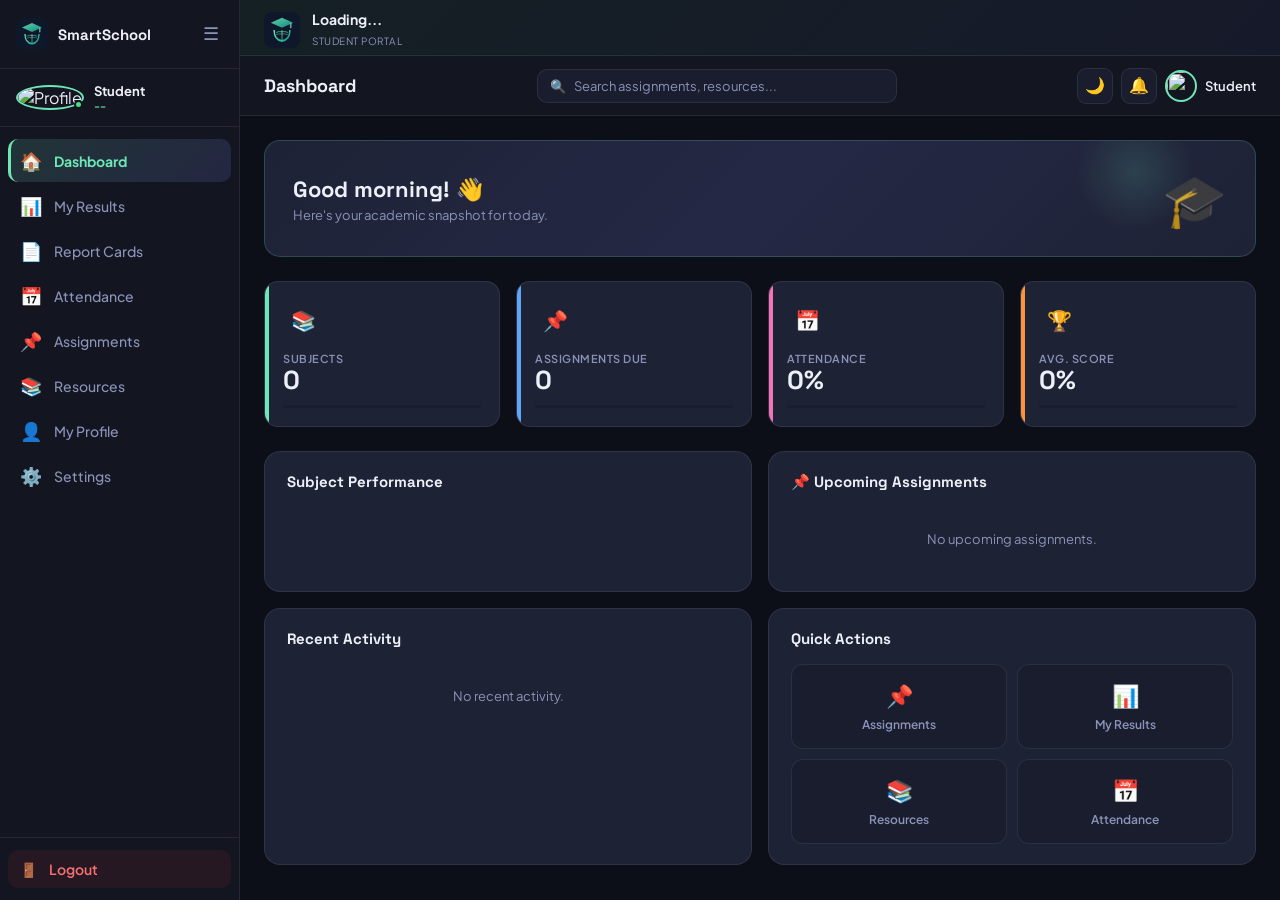
==== html/student-dashboard.html @ e803702a "Initial commit" ====
<!DOCTYPE html>
<html lang="en">
<head>
  <meta charset="UTF-8">
  <link rel="icon" type="image/svg+xml" href="../assets/images/ss-logo-icon.svg">
  <meta name="viewport" content="width=device-width, initial-scale=1.0">
  <title>SmartSchool – Student Dashboard</title>
  <link rel="preconnect" href="https://fonts.googleapis.com">
  <link href="https://fonts.googleapis.com/css2?family=Plus+Jakarta+Sans:wght@400;500;600;700;800&family=Space+Grotesk:wght@400;500;600;700&display=swap" rel="stylesheet">
  <link rel="stylesheet" href="../css/student-dashboard.css">
</head>
<body>

  <!-- TOAST CONTAINER -->
  <div id="toastContainer" class="toast-container"></div>

  <aside class="sidebar" id="sidebar">
    <div class="sidebar-header">
      <div class="sidebar-logo">
        <div class="logo-icon" style="padding:0;overflow:hidden;background:none;"><img src="../assets/images/ss-logo-icon.svg" alt="SmartSchool" style="width:100%;height:100%;object-fit:contain;display:block;"></div>
        <span class="logo-text">SmartSchool</span>
      </div>
      <button class="sidebar-toggle" id="sidebarToggle">&#9776;</button>
    </div>

    <div class="sidebar-profile">
      <div class="sb-avatar-wrap">
        <img id="sbProfileImg" src="https://cdn-icons-png.flaticon.com/512/149/149071.png" alt="Profile">
        <div class="sb-online-dot"></div>
      </div>
      <div class="sb-profile-info">
        <p class="sb-name" id="sbName">Student</p>
        <p class="sb-role" id="sbClass">--</p>
      </div>
    </div>

    <nav class="sidebar-nav">
      <button class="nav-item active" data-section="dashboard"><span class="nav-icon">🏠</span><span class="nav-label">Dashboard</span></button>
      <button class="nav-item" data-section="results"><span class="nav-icon">📊</span><span class="nav-label">My Results</span></button>
      <button class="nav-item" data-section="reportcards"><span class="nav-icon">📄</span><span class="nav-label">Report Cards</span></button>
      <button class="nav-item" data-section="attendance"><span class="nav-icon">📅</span><span class="nav-label">Attendance</span></button>
      <button class="nav-item" data-section="assignments"><span class="nav-icon">📌</span><span class="nav-label">Assignments</span></button>
      <button class="nav-item" data-section="resources"><span class="nav-icon">📚</span><span class="nav-label">Resources</span></button>
      <button class="nav-item" data-section="profile"><span class="nav-icon">👤</span><span class="nav-label">My Profile</span></button>
      <button class="nav-item" data-section="settings"><span class="nav-icon">⚙️</span><span class="nav-label">Settings</span></button>
    </nav>

    <div class="sidebar-footer">
      <button id="logoutBtn" class="logout-btn"><span>🚪</span><span class="nav-label">Logout</span></button>
    </div>
  </aside>

  <div class="sidebar-overlay" id="sidebarOverlay"></div>

  <main class="main-area" id="mainArea">

    <!-- SCHOOL BANNER -->
    <div class="school-banner" id="schoolBanner">
      <div class="school-banner-left">
        <div class="school-logo-placeholder" id="schoolLogoEl" style="padding:0;overflow:hidden;background:none;"><img src="../assets/images/ss-logo-icon.svg" alt="SmartSchool" style="width:100%;height:100%;object-fit:contain;display:block;"></div>
        <div class="school-banner-info">
          <span class="school-banner-name" id="schoolBannerName">Loading...</span>
          <span class="school-banner-sub">Student Portal</span>
        </div>
      </div>
      <div class="school-banner-right" id="schoolBannerDate"></div>
    </div>

    <header class="topbar">
      <div class="topbar-left">
        <button class="mobile-toggle" id="mobileToggle">&#9776;</button>
        <span class="section-title" id="sectionTitle">Dashboard</span>
      </div>
      <div class="topbar-center">
        <div class="search-wrap">
          <span>🔍</span>
          <input type="text" placeholder="Search assignments, resources..." id="globalSearch">
        </div>
      </div>
      <div class="topbar-right">
        <button id="themeToggle" class="icon-btn">🌙</button>
        <div class="notification-wrapper" id="notifWrapper">
          <button id="notificationBtn" class="icon-btn">
            🔔<span class="notif-badge" id="notifBadge" style="display:none">0</span>
          </button>
          <div class="notification-dropdown" id="notificationDropdown">
            <p class="notif-title">Notifications</p>
            <div id="notifItems"><p class="notif-empty">No new notifications</p></div>
          </div>
        </div>
        <div class="topbar-avatar">
          <img id="topbarImg" src="https://cdn-icons-png.flaticon.com/512/149/149071.png">
          <span id="topbarName">Student</span>
        </div>
      </div>
    </header>

    <div class="sections-wrapper">

      <!-- ═══════════════════════════
           DASHBOARD
      ═══════════════════════════ -->
      <section class="section active" id="sec-dashboard">

        <div class="welcome-banner" id="welcomeBanner">
          <div class="welcome-text">
            <h2 id="welcomeMsg">Good morning! 👋</h2>
            <p id="welcomeSub">Here's your academic snapshot for today.</p>
          </div>
          <div class="welcome-art">🎓</div>
        </div>

        <div class="stats-grid">
          <div class="stat-card" style="--accent:#6ee7b7" data-stat="subjects">
            <div class="stat-icon-wrap"><span class="stat-icon">📚</span></div>
            <div class="stat-info">
              <span class="stat-title">Subjects</span>
              <span class="stat-value" id="statSubjects">0</span>
            </div>
            <div class="stat-bar"><div class="stat-bar-fill" id="barSubjects" style="width:0%"></div></div>
          </div>
          <div class="stat-card" style="--accent:#60a5fa" data-stat="assignments">
            <div class="stat-icon-wrap"><span class="stat-icon">📌</span></div>
            <div class="stat-info">
              <span class="stat-title">Assignments Due</span>
              <span class="stat-value" id="statAssignments">0</span>
            </div>
            <div class="stat-bar"><div class="stat-bar-fill" id="barAssignments" style="width:0%"></div></div>
          </div>
          <div class="stat-card" style="--accent:#f472b6" data-stat="attendance">
            <div class="stat-icon-wrap"><span class="stat-icon">📅</span></div>
            <div class="stat-info">
              <span class="stat-title">Attendance</span>
              <span class="stat-value" id="statAttendance">0%</span>
            </div>
            <div class="stat-bar"><div class="stat-bar-fill" id="barAttendance" style="width:0%"></div></div>
          </div>
          <div class="stat-card" style="--accent:#fb923c" data-stat="average">
            <div class="stat-icon-wrap"><span class="stat-icon">🏆</span></div>
            <div class="stat-info">
              <span class="stat-title">Avg. Score</span>
              <span class="stat-value" id="statAverage">0%</span>
            </div>
            <div class="stat-bar"><div class="stat-bar-fill" id="barAverage" style="width:0%"></div></div>
          </div>
        </div>

        <div class="dash-grid">
          <div class="card subject-overview-card">
            <h3>Subject Performance</h3>
            <div id="subjectBars" class="subject-bars"></div>
          </div>
          <div class="card upcoming-card">
            <h3>📌 Upcoming Assignments</h3>
            <div id="upcomingAssignments"><p class="empty-msg">No upcoming assignments.</p></div>
          </div>
          <div class="card activity-card">
            <h3>Recent Activity</h3>
            <div id="activityFeed" class="activity-feed"><p class="empty-msg">No recent activity.</p></div>
          </div>
          <div class="card quick-links-card">
            <h3>Quick Actions</h3>
            <div class="quick-links">
              <button class="ql-btn" data-section="assignments"><span>📌</span><span>Assignments</span></button>
              <button class="ql-btn" data-section="results"><span>📊</span><span>My Results</span></button>
              <button class="ql-btn" data-section="resources"><span>📚</span><span>Resources</span></button>
              <button class="ql-btn" data-section="attendance"><span>📅</span><span>Attendance</span></button>
            </div>
          </div>
        </div>
      </section>

      <!-- ═══════════════════════════
           MY RESULTS
      ═══════════════════════════ -->
      <section class="section" id="sec-results">
        <div class="card full-card">
          <div class="section-header-row">
            <h3>My Results</h3>
            <select id="resultsTermFilter" class="styled-select">
              <option value="1st Term">1st Term</option>
              <option value="2nd Term">2nd Term</option>
              <option value="3rd Term">3rd Term</option>
            </select>
          </div>

          <!-- Summary pills -->
          <div class="results-summary" id="resultsSummary" style="display:none">
            <div class="res-pill"><span class="res-pill-label">Average</span><span class="res-pill-val" id="resAvg">--</span></div>
            <div class="res-pill"><span class="res-pill-label">Subjects</span><span class="res-pill-val" id="resSubjectCount">--</span></div>
          </div>

          <div id="resultsContainer" style="margin-top:16px">
            <p class="empty-msg">Loading your results...</p>
          </div>
        </div>
      </section>

      <!-- ═══════════════════════════
           REPORT CARDS
      ═══════════════════════════ -->
      <section class="section" id="sec-reportcards">
        <div class="card full-card">
          <h3>My Report Cards</h3>
          <p class="section-desc">Download your official report cards generated by your class teacher.</p>
          <div id="reportCardsContainer" style="margin-top:20px">
            <p class="empty-msg">Loading report cards...</p>
          </div>
        </div>
      </section>

      <!-- ═══════════════════════════
           ATTENDANCE
      ═══════════════════════════ -->
      <section class="section" id="sec-attendance">
        <div class="card full-card">
          <div class="section-header-row">
            <h3>My Attendance</h3>
            <div style="display:flex;gap:10px;align-items:center;flex-wrap:wrap">
              <input type="month" id="attendMonthFilter" class="styled-input" style="width:160px">
              <button class="action-btn" id="loadAttendBtn">Load</button>
            </div>
          </div>

          <!-- Summary stats -->
          <div class="attend-summary" id="attendSummary" style="display:none">
            <div class="attend-pill present-pill">
              <span class="attend-pill-icon">✅</span>
              <span class="attend-pill-val" id="presentCount">0</span>
              <span class="attend-pill-label">Present</span>
            </div>
            <div class="attend-pill absent-pill">
              <span class="attend-pill-icon">❌</span>
              <span class="attend-pill-val" id="absentCount">0</span>
              <span class="attend-pill-label">Absent</span>
            </div>
            <div class="attend-pill rate-pill">
              <span class="attend-pill-icon">📊</span>
              <span class="attend-pill-val" id="attendRate">0%</span>
              <span class="attend-pill-label">Rate</span>
            </div>
          </div>

          <!-- Calendar grid -->
          <div id="attendCalendar" class="attend-calendar" style="margin-top:20px">
            <p class="empty-msg">Select a month and click Load.</p>
          </div>
        </div>
      </section>

      <!-- ═══════════════════════════
           ASSIGNMENTS
      ═══════════════════════════ -->
      <section class="section" id="sec-assignments">
        <div class="card full-card">
          <div class="section-header-row">
            <h3>Assignments</h3>
            <div class="tab-row" style="margin-bottom:0;border:none">
              <button class="tab-btn active" data-tab="pending">Pending</button>
              <button class="tab-btn" data-tab="submitted">Submitted</button>
            </div>
          </div>

          <div id="tab-pending" class="tab-pane active" style="margin-top:16px">
            <div id="pendingAssignments"><p class="empty-msg">Loading assignments...</p></div>
          </div>
          <div id="tab-submitted" class="tab-pane" style="margin-top:16px">
            <div id="submittedAssignments"><p class="empty-msg">Loading submitted assignments...</p></div>
          </div>
        </div>

        <!-- SUBMIT MODAL -->
        <div class="modal-overlay" id="submitModal">
          <div class="modal-box">
            <h3 id="submitModalTitle">Submit Assignment</h3>
            <p id="submitModalDesc" class="modal-desc"></p>
            <input type="hidden" id="submitAssignmentId">
            <input type="hidden" id="submitAssignmentTitle">
            <input type="hidden" id="submitTeacherId">

            <div class="field-group" style="margin-top:16px">
              <label>Your Answer <span style="color:var(--text2);font-size:11px">(optional if uploading a file)</span></label>
              <textarea id="submitText" class="modal-textarea" placeholder="Type your answer here..."></textarea>
            </div>
            <div class="field-group">
              <label>Upload File <span style="color:var(--text2);font-size:11px">(optional if typing an answer)</span></label>
              <input type="file" id="submitFile" class="styled-input" accept=".pdf,.doc,.docx,.jpg,.png,.txt">
            </div>
            <p id="submitProgress" style="font-size:13px;color:var(--text2);display:none"></p>
            <div class="modal-btns">
              <button class="action-btn" id="doSubmitBtn">Submit</button>
              <button class="cancel-btn" id="closeSubmitModal">Cancel</button>
            </div>
          </div>
        </div>
      </section>

      <!-- ═══════════════════════════
           RESOURCES
      ═══════════════════════════ -->
      <section class="section" id="sec-resources">
        <div class="card full-card">
          <div class="section-header-row">
            <h3>Learning Resources</h3>
            <select id="resourceSubjectFilter" class="styled-select">
              <option value="">All Subjects</option>
            </select>
          </div>
          <div id="resourcesContainer" class="resources-grid" style="margin-top:16px">
            <p class="empty-msg">Loading resources...</p>
          </div>
        </div>
      </section>

      <!-- ═══════════════════════════
           PROFILE
      ═══════════════════════════ -->
      <section class="section" id="sec-profile">
        <div class="profile-layout">
          <div class="card profile-left-card">
            <div class="profile-avatar-wrap">
              <img id="profilePreview" src="https://cdn-icons-png.flaticon.com/512/149/149071.png" class="profile-big-avatar">
              <label for="profileUpload" class="change-photo-btn">📷 Change Photo</label>
              <input type="file" id="profileUpload" accept="image/*" style="display:none">
              <p id="uploadStatus" style="margin-top:8px;font-size:13px;display:none"></p>
            </div>
            <div class="profile-name-wrap">
              <h2 id="profName">--</h2>
              <span class="role-badge">Student</span>
            </div>
          </div>
          <div class="card profile-right-card">
            <h3>Profile Details</h3>
            <div class="profile-details-grid">
              <div class="detail-item"><span class="detail-label">Full Name</span><span class="detail-value" id="profNameVal">--</span></div>
              <div class="detail-item"><span class="detail-label">Email</span><span class="detail-value" id="profEmail">--</span></div>
              <div class="detail-item"><span class="detail-label">School</span><span class="detail-value" id="profSchool">--</span></div>
              <div class="detail-item"><span class="detail-label">Class</span><span class="detail-value" id="profClass">--</span></div>
            </div>
            <div style="margin-top:24px">
              <h3>Academic Stats</h3>
              <div class="profile-details-grid" style="margin-top:12px">
                <div class="detail-item"><span class="detail-label">Average Score</span><span class="detail-value" id="profAvg">--</span></div>
                <div class="detail-item"><span class="detail-label">Best Subject</span><span class="detail-value" id="profBest">--</span></div>
                <div class="detail-item"><span class="detail-label">Attendance Rate</span><span class="detail-value" id="profAttendance">--</span></div>
                <div class="detail-item"><span class="detail-label">Assignments Done</span><span class="detail-value" id="profAssignments">--</span></div>
              </div>
            </div>
          </div>
        </div>
      </section>

      <!-- ═══════════════════════════
           SETTINGS
      ═══════════════════════════ -->
      <section class="section" id="sec-settings">
        <div class="card full-card">
          <h3>Settings</h3>
          <div class="settings-list">
            <div class="setting-item">
              <div><p class="setting-title">Dark Mode</p><p class="setting-sub">Toggle between light and dark theme</p></div>
              <label class="toggle-switch"><input type="checkbox" id="darkModeSwitch"><span class="slider"></span></label>
            </div>
            <div class="setting-item">
              <div><p class="setting-title">Assignment Reminders</p><p class="setting-sub">Get notified before assignments are due</p></div>
              <label class="toggle-switch"><input type="checkbox" checked><span class="slider"></span></label>
            </div>
            <div class="setting-item">
              <div><p class="setting-title">Result Notifications</p><p class="setting-sub">Get notified when new results are available</p></div>
              <label class="toggle-switch"><input type="checkbox" checked><span class="slider"></span></label>
            </div>
          </div>
        </div>
      </section>

    </div>
  </main>

  <script src="https://cdnjs.cloudflare.com/ajax/libs/jspdf/2.5.1/jspdf.umd.min.js"></script>
  <script type="module" src="../js/student-dashboard.js"></script>
</body>
</html>
---- css/student-dashboard.css ----
/* ═══════════════════════════════════════
   STUDENT DASHBOARD — SmartSchool
   Tone: Energetic, modern, student-friendly
   Distinct from teacher dashboard — warmer,
   more animated, card-based with gradients
═══════════════════════════════════════ */

:root {
  --font: 'Plus Jakarta Sans', sans-serif;
  --font-display: 'Space Grotesk', sans-serif;

  /* Dark theme (default) */
  --bg:          #0d0f18;
  --bg2:         #131521;
  --bg3:         #1a1d2e;
  --card:        #1e2235;
  --card-border: rgba(255,255,255,0.08);
  --text:        #eef0f8;
  --text2:       #8b93b8;
  --accent:      #6ee7b7;
  --accent2:     #818cf8;
  --sidebar-w:   240px;
  --topbar-h:    60px;
  --banner-h:    56px;
}

body.light-mode {
  --bg:          #f0f4ff;
  --bg2:         #e8edf8;
  --bg3:         #dde3f5;
  --card:        #ffffff;
  --card-border: rgba(0,0,0,0.08);
  --text:        #1a1d2e;
  --text2:       #5a6080;
}

*, *::before, *::after { margin: 0; padding: 0; box-sizing: border-box; }

body {
  font-family: var(--font);
  background: var(--bg);
  color: var(--text);
  min-height: 100vh;
  overflow-x: hidden;
  transition: background 0.3s, color 0.3s;
}

/* ── TOAST ── */
.toast-container {
  position: fixed;
  top: 20px; right: 20px;
  z-index: 9999;
  display: flex;
  flex-direction: column;
  gap: 8px;
  pointer-events: none;
}
.toast {
  padding: 12px 18px;
  border-radius: 10px;
  font-size: 13px;
  font-weight: 600;
  color: #fff;
  min-width: 240px;
  max-width: 320px;
  pointer-events: all;
  animation: toastIn 0.35s cubic-bezier(0.34,1.56,0.64,1);
  display: flex;
  align-items: center;
  gap: 10px;
  box-shadow: 0 8px 24px rgba(0,0,0,0.3);
}
.toast.success { background: linear-gradient(135deg,#059669,#10b981); }
.toast.error   { background: linear-gradient(135deg,#dc2626,#ef4444); }
.toast.info    { background: linear-gradient(135deg,#2563eb,#3b82f6); }
.toast.warning { background: linear-gradient(135deg,#d97706,#f59e0b); }
.toast.hide    { animation: toastOut 0.3s ease forwards; }
@keyframes toastIn  { from { opacity:0; transform:translateX(40px); } to { opacity:1; transform:translateX(0); } }
@keyframes toastOut { from { opacity:1; transform:translateX(0); }    to { opacity:0; transform:translateX(40px); } }

/* ── SIDEBAR ── */
.sidebar {
  position: fixed;
  top: 0; left: 0;
  width: var(--sidebar-w);
  height: 100vh;
  background: var(--bg2);
  border-right: 1px solid var(--card-border);
  display: flex;
  flex-direction: column;
  z-index: 200;
  transition: width 0.3s ease, transform 0.3s ease;
  overflow: hidden;
}
.sidebar.collapsed { width: 68px; }
.sidebar-header {
  display: flex;
  align-items: center;
  justify-content: space-between;
  padding: 18px 16px;
  border-bottom: 1px solid var(--card-border);
  flex-shrink: 0;
}
.sidebar-logo {
  display: flex;
  align-items: center;
  gap: 10px;
  overflow: hidden;
}
.logo-icon {
  width: 32px; height: 32px;
  background: linear-gradient(135deg, #6ee7b7, #818cf8);
  border-radius: 8px;
  display: flex;
  align-items: center;
  justify-content: center;
  font-weight: 800;
  font-size: 16px;
  color: #0d0f18;
  flex-shrink: 0;
}
.logo-text {
  font-family: var(--font-display);
  font-size: 15px;
  font-weight: 700;
  color: var(--text);
  white-space: nowrap;
  transition: opacity 0.2s, width 0.3s;
}
.sidebar.collapsed .logo-text { opacity: 0; width: 0; }

.sidebar-toggle {
  background: none;
  border: none;
  color: var(--text2);
  font-size: 18px;
  cursor: pointer;
  padding: 4px;
  border-radius: 6px;
  transition: color 0.2s, background 0.2s;
  flex-shrink: 0;
}
.sidebar-toggle:hover { color: var(--text); background: var(--bg3); }

/* Sidebar profile */
.sidebar-profile {
  display: flex;
  align-items: center;
  gap: 10px;
  padding: 14px 16px;
  border-bottom: 1px solid var(--card-border);
  flex-shrink: 0;
  overflow: hidden;
}
.sb-avatar-wrap {
  position: relative;
  flex-shrink: 0;
}
.sb-avatar-wrap img {
  width: 36px; height: 36px;
  border-radius: 50%;
  object-fit: cover;
  border: 2px solid var(--accent);
}
.sb-online-dot {
  position: absolute;
  bottom: 1px; right: 1px;
  width: 9px; height: 9px;
  background: #4ade80;
  border-radius: 50%;
  border: 2px solid var(--bg2);
}
.sb-profile-info { overflow: hidden; }
.sb-name {
  font-size: 13px;
  font-weight: 700;
  color: var(--text);
  white-space: nowrap;
  overflow: hidden;
  text-overflow: ellipsis;
  transition: opacity 0.2s;
}
.sb-role {
  font-size: 11px;
  color: var(--accent);
  font-weight: 600;
  transition: opacity 0.2s;
}
.sidebar.collapsed .sb-profile-info { opacity: 0; width: 0; }

/* Nav */
.sidebar-nav {
  flex: 1;
  padding: 12px 8px;
  overflow-y: auto;
  overflow-x: hidden;
}
.nav-item {
  display: flex;
  align-items: center;
  gap: 12px;
  width: 100%;
  padding: 10px 12px;
  background: none;
  border: none;
  border-radius: 10px;
  color: var(--text2);
  font-family: var(--font);
  font-size: 14px;
  font-weight: 500;
  cursor: pointer;
  text-align: left;
  transition: background 0.2s, color 0.2s, transform 0.15s;
  white-space: nowrap;
  margin-bottom: 2px;
}
.nav-item:hover { background: var(--bg3); color: var(--text); transform: translateX(2px); }
.nav-item.active {
  background: linear-gradient(135deg, rgba(110,231,183,0.15), rgba(129,140,248,0.15));
  color: var(--accent);
  font-weight: 700;
  border-left: 3px solid var(--accent);
  padding-left: 9px;
}
.nav-icon { font-size: 18px; flex-shrink: 0; }
.nav-label { transition: opacity 0.2s, width 0.3s; overflow: hidden; }
.sidebar.collapsed .nav-label { opacity: 0; width: 0; }

.sidebar-footer {
  padding: 12px 8px;
  border-top: 1px solid var(--card-border);
}
.logout-btn {
  display: flex;
  align-items: center;
  gap: 12px;
  width: 100%;
  padding: 10px 12px;
  background: rgba(239,68,68,0.08);
  border: none;
  border-radius: 10px;
  color: #f87171;
  font-family: var(--font);
  font-size: 14px;
  font-weight: 600;
  cursor: pointer;
  transition: background 0.2s;
  white-space: nowrap;
}
.logout-btn:hover { background: rgba(239,68,68,0.18); }

.sidebar-overlay {
  display: none;
  position: fixed;
  inset: 0;
  background: rgba(0,0,0,0.5);
  z-index: 199;
  backdrop-filter: blur(2px);
}
.sidebar-overlay.active { display: block; }

/* ── MAIN AREA ── */
.main-area {
  margin-left: var(--sidebar-w);
  transition: margin-left 0.3s;
  display: flex;
  flex-direction: column;
  min-height: 100vh;
}
.main-area.collapsed { margin-left: 68px; }

/* ── SCHOOL BANNER ── */
.school-banner {
  display: flex;
  align-items: center;
  justify-content: space-between;
  padding: 10px 24px;
  height: var(--banner-h);
  background: linear-gradient(135deg, rgba(110,231,183,0.08), rgba(129,140,248,0.08));
  border-bottom: 1px solid rgba(110,231,183,0.12);
  flex-wrap: wrap;
  gap: 8px;
}
.school-banner-left { display: flex; align-items: center; gap: 12px; }
.school-logo-placeholder {
  width: 36px; height: 36px;
  border-radius: 8px;
  background: linear-gradient(135deg, #6ee7b7, #818cf8);
  display: flex;
  align-items: center;
  justify-content: center;
  font-size: 16px;
  font-weight: 800;
  color: #0d0f18;
  flex-shrink: 0;
}
.school-banner-name { font-size: 14px; font-weight: 700; color: var(--text); display: block; }
.school-banner-sub  { font-size: 10px; color: var(--text2); text-transform: uppercase; letter-spacing: 0.5px; }
.school-banner-right { font-size: 12px; color: var(--text2); }

/* ── TOPBAR ── */
.topbar {
  height: var(--topbar-h);
  display: flex;
  align-items: center;
  justify-content: space-between;
  padding: 0 24px;
  background: var(--bg2);
  border-bottom: 1px solid var(--card-border);
  position: sticky;
  top: 0;
  z-index: 100;
  gap: 12px;
}
.topbar-left { display: flex; align-items: center; gap: 12px; }
.mobile-toggle {
  display: none;
  background: none;
  border: none;
  color: var(--text);
  font-size: 20px;
  cursor: pointer;
}
.section-title {
  font-family: var(--font-display);
  font-size: 18px;
  font-weight: 700;
  color: var(--text);
}
.topbar-center { flex: 1; max-width: 360px; }
.search-wrap {
  display: flex;
  align-items: center;
  gap: 8px;
  background: var(--bg3);
  border: 1px solid var(--card-border);
  border-radius: 10px;
  padding: 8px 12px;
  font-size: 13px;
  color: var(--text2);
}
.search-wrap input {
  background: none;
  border: none;
  outline: none;
  color: var(--text);
  font-family: var(--font);
  font-size: 13px;
  width: 100%;
}
.search-wrap input::placeholder { color: var(--text2); }
.topbar-right {
  display: flex;
  align-items: center;
  gap: 8px;
}
.icon-btn {
  background: var(--bg3);
  border: 1px solid var(--card-border);
  border-radius: 9px;
  width: 36px; height: 36px;
  display: flex;
  align-items: center;
  justify-content: center;
  cursor: pointer;
  font-size: 16px;
  color: var(--text2);
  transition: background 0.2s, color 0.2s;
  position: relative;
}
.icon-btn:hover { background: var(--card); color: var(--text); }
.notif-badge {
  position: absolute;
  top: -4px; right: -4px;
  background: #ef4444;
  color: #fff;
  font-size: 10px;
  font-weight: 700;
  width: 16px; height: 16px;
  border-radius: 50%;
  display: flex;
  align-items: center;
  justify-content: center;
  border: 2px solid var(--bg2);
}
.notification-wrapper { position: relative; }
.notification-dropdown {
  display: none;
  position: absolute;
  top: calc(100% + 8px);
  right: 0;
  width: 300px;
  background: var(--card);
  border: 1px solid var(--card-border);
  border-radius: 14px;
  box-shadow: 0 12px 40px rgba(0,0,0,0.3);
  padding: 14px;
  z-index: 300;
}
.notification-wrapper.open .notification-dropdown { display: block; }
.notif-title { font-size: 13px; font-weight: 700; color: var(--text2); margin-bottom: 10px; text-transform: uppercase; letter-spacing: 0.5px; }
.notif-empty { font-size: 13px; color: var(--text2); text-align: center; padding: 10px 0; }
.notif-item { padding: 10px 0; border-bottom: 1px solid var(--card-border); font-size: 13px; }
.notif-item:last-child { border: none; }
.topbar-avatar {
  display: flex;
  align-items: center;
  gap: 8px;
  cursor: pointer;
}
.topbar-avatar img {
  width: 32px; height: 32px;
  border-radius: 50%;
  object-fit: cover;
  border: 2px solid var(--accent);
}
.topbar-avatar span { font-size: 13px; font-weight: 600; color: var(--text); }

/* ── SECTIONS ── */
.sections-wrapper {
  flex: 1;
  overflow-y: auto;
  padding: 24px;
  height: calc(100vh - var(--topbar-h) - var(--banner-h));
}
.section { display: none; animation: sectionIn 0.35s ease; }
.section.active { display: block; }
@keyframes sectionIn {
  from { opacity: 0; transform: translateY(12px); }
  to   { opacity: 1; transform: translateY(0); }
}

/* ── CARDS ── */
.card {
  background: var(--card);
  border: 1px solid var(--card-border);
  border-radius: 16px;
  padding: 20px 22px;
  transition: box-shadow 0.2s;
}
.card h3 {
  font-family: var(--font-display);
  font-size: 15px;
  font-weight: 700;
  color: var(--text);
  margin-bottom: 16px;
}
.full-card { width: 100%; }
.section-header-row {
  display: flex;
  align-items: center;
  justify-content: space-between;
  margin-bottom: 16px;
  flex-wrap: wrap;
  gap: 10px;
}
.section-header-row h3 { margin-bottom: 0; }
.section-desc { font-size: 13px; color: var(--text2); margin-bottom: 16px; }
.empty-msg { font-size: 13px; color: var(--text2); text-align: center; padding: 24px 0; }

/* ── WELCOME BANNER ── */
.welcome-banner {
  background: linear-gradient(135deg, #1e2235 0%, #252845 50%, #1e2235 100%);
  border: 1px solid rgba(110,231,183,0.2);
  border-radius: 16px;
  padding: 24px 28px;
  margin-bottom: 24px;
  display: flex;
  align-items: center;
  justify-content: space-between;
  overflow: hidden;
  position: relative;
  animation: sectionIn 0.5s ease;
}
.welcome-banner::before {
  content: '';
  position: absolute;
  top: -30px; right: 60px;
  width: 120px; height: 120px;
  background: radial-gradient(circle, rgba(110,231,183,0.15), transparent 70%);
  border-radius: 50%;
}
.welcome-text h2 {
  font-family: var(--font-display);
  font-size: 22px;
  font-weight: 800;
  color: var(--text);
  margin-bottom: 4px;
}
.welcome-text p { font-size: 13px; color: var(--text2); }
.welcome-art { font-size: 52px; opacity: 0.8; }

/* ── STATS GRID ── */
.stats-grid {
  display: grid;
  grid-template-columns: repeat(4, 1fr);
  gap: 16px;
  margin-bottom: 24px;
}
.stat-card {
  background: var(--card);
  border: 1px solid var(--card-border);
  border-radius: 14px;
  padding: 18px;
  display: flex;
  flex-direction: column;
  gap: 12px;
  position: relative;
  overflow: hidden;
  transition: transform 0.2s, box-shadow 0.2s;
  animation: statIn 0.5s ease backwards;
  cursor: default;
}
.stat-card:hover { transform: translateY(-3px); box-shadow: 0 8px 24px rgba(0,0,0,0.2); }
.stat-card::before {
  content: '';
  position: absolute;
  top: 0; left: 0;
  width: 4px; height: 100%;
  background: var(--accent);
  border-radius: 4px 0 0 4px;
}
.stat-card:nth-child(1) { animation-delay: 0.05s; }
.stat-card:nth-child(2) { animation-delay: 0.1s; }
.stat-card:nth-child(3) { animation-delay: 0.15s; }
.stat-card:nth-child(4) { animation-delay: 0.2s; }
@keyframes statIn {
  from { opacity: 0; transform: translateY(20px); }
  to   { opacity: 1; transform: translateY(0); }
}
.stat-icon-wrap {
  width: 40px; height: 40px;
  background: rgba(var(--accent), 0.1);
  border-radius: 10px;
  display: flex;
  align-items: center;
  justify-content: center;
}
.stat-icon { font-size: 20px; }
.stat-info { display: flex; flex-direction: column; gap: 2px; }
.stat-title { font-size: 11px; color: var(--text2); text-transform: uppercase; letter-spacing: 0.5px; font-weight: 600; }
.stat-value {
  font-family: var(--font-display);
  font-size: 26px;
  font-weight: 800;
  color: var(--text);
  line-height: 1;
}
.stat-bar { height: 3px; background: var(--bg3); border-radius: 3px; overflow: hidden; }
.stat-bar-fill { height: 100%; background: var(--accent); border-radius: 3px; transition: width 1s cubic-bezier(0.34,1.2,0.64,1); }

/* ── DASHBOARD GRID ── */
.dash-grid {
  display: grid;
  grid-template-columns: 1fr 1fr;
  gap: 16px;
}
.subject-overview-card { grid-column: 1; }
.upcoming-card { grid-column: 2; }
.activity-card { grid-column: 1; }
.quick-links-card { grid-column: 2; }

/* Subject bars */
.subject-bars { display: flex; flex-direction: column; gap: 12px; }
.subject-bar-item { display: flex; flex-direction: column; gap: 5px; }
.subject-bar-meta {
  display: flex;
  justify-content: space-between;
  font-size: 12px;
  color: var(--text2);
  font-weight: 600;
}
.subject-bar-meta .score { color: var(--text); font-weight: 700; }
.subject-bar-track { height: 8px; background: var(--bg3); border-radius: 8px; overflow: hidden; }
.subject-bar-fill {
  height: 100%;
  border-radius: 8px;
  transition: width 1.2s cubic-bezier(0.34,1.2,0.64,1);
}

/* Upcoming assignments */
#upcomingAssignments { display: flex; flex-direction: column; gap: 10px; }
.upcoming-item {
  display: flex;
  align-items: center;
  gap: 12px;
  padding: 10px 12px;
  background: var(--bg3);
  border-radius: 10px;
  transition: background 0.2s;
  cursor: pointer;
  animation: sectionIn 0.3s ease;
}
.upcoming-item:hover { background: var(--bg2); }
.upcoming-dot {
  width: 8px; height: 8px;
  border-radius: 50%;
  flex-shrink: 0;
}
.upcoming-info { flex: 1; }
.upcoming-title { font-size: 13px; font-weight: 600; color: var(--text); }
.upcoming-meta  { font-size: 11px; color: var(--text2); margin-top: 1px; }
.upcoming-due {
  font-size: 11px;
  font-weight: 700;
  padding: 3px 8px;
  border-radius: 20px;
  white-space: nowrap;
}
.due-soon   { background: rgba(251,146,60,0.15); color: #fb923c; }
.due-normal { background: rgba(96,165,250,0.15); color: #60a5fa; }
.due-late   { background: rgba(239,68,68,0.15);  color: #ef4444; }

/* Activity feed */
.activity-feed { display: flex; flex-direction: column; gap: 8px; }
.activity-item {
  display: flex;
  gap: 12px;
  align-items: flex-start;
  padding: 8px 0;
  border-bottom: 1px solid var(--card-border);
  animation: sectionIn 0.3s ease;
}
.activity-item:last-child { border: none; }
.activity-icon {
  width: 32px; height: 32px;
  border-radius: 8px;
  background: var(--bg3);
  display: flex;
  align-items: center;
  justify-content: center;
  font-size: 14px;
  flex-shrink: 0;
}
.activity-text { font-size: 13px; color: var(--text); line-height: 1.4; }
.activity-time { font-size: 11px; color: var(--text2); margin-top: 2px; }

/* Quick links */
.quick-links {
  display: grid;
  grid-template-columns: 1fr 1fr;
  gap: 10px;
}
.ql-btn {
  display: flex;
  flex-direction: column;
  align-items: center;
  gap: 8px;
  padding: 16px 10px;
  background: var(--bg3);
  border: 1px solid var(--card-border);
  border-radius: 12px;
  cursor: pointer;
  transition: background 0.2s, transform 0.2s, border-color 0.2s;
  font-family: var(--font);
  color: var(--text2);
  font-size: 12px;
  font-weight: 600;
}
.ql-btn span:first-child { font-size: 22px; }
.ql-btn:hover { background: var(--card); border-color: var(--accent); color: var(--accent); transform: scale(1.03); }

/* ── RESULTS ── */
.results-summary {
  display: flex;
  gap: 12px;
  flex-wrap: wrap;
  margin-bottom: 4px;
}
.res-pill {
  display: flex;
  flex-direction: column;
  align-items: center;
  padding: 12px 20px;
  background: var(--bg3);
  border: 1px solid var(--card-border);
  border-radius: 12px;
  flex: 1;
  min-width: 80px;
}
.res-pill-label { font-size: 10px; color: var(--text2); text-transform: uppercase; letter-spacing: 0.5px; font-weight: 600; }
.res-pill-val { font-family: var(--font-display); font-size: 20px; font-weight: 800; color: var(--text); margin-top: 4px; }

.result-subject-card {
  background: var(--bg3);
  border: 1px solid var(--card-border);
  border-radius: 12px;
  padding: 14px 16px;
  margin-bottom: 10px;
  display: flex;
  align-items: center;
  gap: 16px;
  flex-wrap: wrap;
  animation: sectionIn 0.3s ease;
}
.result-subject-name { font-weight: 700; font-size: 14px; flex: 1; min-width: 120px; }
.result-scores { display: flex; gap: 16px; align-items: center; flex-wrap: wrap; }
.result-score-item { text-align: center; }
.result-score-label { font-size: 10px; color: var(--text2); display: block; text-transform: uppercase; letter-spacing: 0.5px; }
.result-score-val { font-size: 16px; font-weight: 700; color: var(--text); }
.grade-badge {
  padding: 5px 14px;
  border-radius: 20px;
  font-size: 14px;
  font-weight: 800;
  font-family: var(--font-display);
}
.grade-A { background: rgba(74,222,128,0.15);  color: #4ade80; }
.grade-B { background: rgba(96,165,250,0.15);  color: #60a5fa; }
.grade-C { background: rgba(251,191,36,0.15);  color: #fbbf24; }
.grade-D { background: rgba(251,146,60,0.15);  color: #fb923c; }
.grade-E { background: rgba(248,113,113,0.15); color: #f87171; }
.grade-F { background: rgba(239,68,68,0.15);   color: #ef4444; }
.result-bar-wrap { flex: 1; min-width: 100px; }
.result-bar-track { height: 6px; background: var(--bg2); border-radius: 6px; overflow: hidden; margin-top: 6px; }
.result-bar-fill { height: 100%; border-radius: 6px; transition: width 1s cubic-bezier(0.34,1.2,0.64,1); }

/* ── ATTENDANCE ── */
.attend-summary {
  display: flex;
  gap: 12px;
  flex-wrap: wrap;
  margin-top: 16px;
}
.attend-pill {
  display: flex;
  align-items: center;
  gap: 10px;
  padding: 12px 18px;
  border-radius: 12px;
  flex: 1;
  min-width: 100px;
}
.present-pill { background: rgba(74,222,128,0.1);  border: 1px solid rgba(74,222,128,0.2); }
.absent-pill  { background: rgba(239,68,68,0.1);   border: 1px solid rgba(239,68,68,0.2); }
.rate-pill    { background: rgba(96,165,250,0.1);  border: 1px solid rgba(96,165,250,0.2); }
.attend-pill-icon { font-size: 20px; }
.attend-pill-val { font-family: var(--font-display); font-size: 22px; font-weight: 800; color: var(--text); }
.attend-pill-label { font-size: 11px; color: var(--text2); text-transform: uppercase; letter-spacing: 0.5px; font-weight: 600; }

/* Calendar */
.attend-calendar {}
.cal-header {
  display: flex;
  align-items: center;
  justify-content: space-between;
  margin-bottom: 12px;
}
.cal-month-name { font-family: var(--font-display); font-size: 15px; font-weight: 700; color: var(--text); }
.cal-grid {
  display: grid;
  grid-template-columns: repeat(7, 1fr);
  gap: 6px;
}
.cal-day-name {
  text-align: center;
  font-size: 10px;
  font-weight: 700;
  color: var(--text2);
  text-transform: uppercase;
  padding: 4px 0;
}
.cal-day {
  aspect-ratio: 1;
  border-radius: 8px;
  display: flex;
  align-items: center;
  justify-content: center;
  font-size: 12px;
  font-weight: 600;
  background: var(--bg3);
  color: var(--text2);
  transition: transform 0.15s;
  cursor: default;
}
.cal-day.present { background: rgba(74,222,128,0.2); color: #4ade80; border: 1px solid rgba(74,222,128,0.3); }
.cal-day.absent  { background: rgba(239,68,68,0.2);  color: #f87171; border: 1px solid rgba(239,68,68,0.3); }
.cal-day.today   { border: 2px solid var(--accent); }
.cal-day.empty   { background: transparent; }
.cal-day:not(.empty):hover { transform: scale(1.1); }

/* ── ASSIGNMENTS ── */
.assign-card {
  background: var(--bg3);
  border: 1px solid var(--card-border);
  border-radius: 14px;
  padding: 0;
  margin-bottom: 12px;
  overflow: hidden;
  transition: border-color 0.2s, box-shadow 0.2s;
  animation: sectionIn 0.3s ease;
}
.assign-card:hover { border-color: rgba(110,231,183,0.3); box-shadow: 0 4px 16px rgba(0,0,0,0.15); }
.assign-card-header {
  display: flex;
  align-items: center;
  justify-content: space-between;
  padding: 16px 18px;
  cursor: pointer;
  gap: 12px;
  flex-wrap: wrap;
}
.assign-card-left { flex: 1; }
.assign-card-title { font-size: 15px; font-weight: 700; color: var(--text); margin-bottom: 4px; }
.assign-card-meta  { font-size: 12px; color: var(--text2); display: flex; gap: 12px; flex-wrap: wrap; }
.assign-card-right { display: flex; align-items: center; gap: 10px; }
.assign-status-badge {
  padding: 4px 12px;
  border-radius: 20px;
  font-size: 11px;
  font-weight: 700;
}
.status-pending   { background: rgba(251,146,60,0.15); color: #fb923c; }
.status-submitted { background: rgba(74,222,128,0.15); color: #4ade80; }
.status-late      { background: rgba(239,68,68,0.15);  color: #ef4444; }
.assign-chevron { font-size: 12px; color: var(--text2); transition: transform 0.3s; }
.assign-card.expanded .assign-chevron { transform: rotate(180deg); }

.assign-card-body {
  display: none;
  padding: 0 18px 16px;
  border-top: 1px solid var(--card-border);
}
.assign-card.expanded .assign-card-body { display: block; }
.assign-desc {
  font-size: 13px;
  color: var(--text2);
  padding: 12px 0;
  line-height: 1.6;
}
.submit-area { margin-top: 12px; }
.submit-area textarea {
  width: 100%;
  padding: 10px 12px;
  background: var(--bg2);
  border: 1px solid var(--card-border);
  border-radius: 10px;
  color: var(--text);
  font-family: var(--font);
  font-size: 13px;
  resize: vertical;
  min-height: 80px;
  outline: none;
  transition: border-color 0.2s;
}
.submit-area textarea:focus { border-color: var(--accent); }

.submitted-card {
  background: var(--bg3);
  border: 1px solid rgba(74,222,128,0.2);
  border-radius: 12px;
  padding: 14px 16px;
  margin-bottom: 10px;
  display: flex;
  align-items: center;
  justify-content: space-between;
  flex-wrap: wrap;
  gap: 10px;
  animation: sectionIn 0.3s ease;
}
.submitted-info h4 { font-size: 14px; font-weight: 700; margin-bottom: 4px; }
.submitted-info p  { font-size: 12px; color: var(--text2); }

/* ── RESOURCES ── */
.resources-grid {
  display: grid;
  grid-template-columns: repeat(auto-fill, minmax(220px, 1fr));
  gap: 14px;
}
.resource-card {
  background: var(--bg3);
  border: 1px solid var(--card-border);
  border-radius: 14px;
  padding: 18px;
  display: flex;
  flex-direction: column;
  gap: 10px;
  transition: transform 0.2s, border-color 0.2s, box-shadow 0.2s;
  animation: sectionIn 0.3s ease;
}
.resource-card:hover { transform: translateY(-3px); border-color: rgba(129,140,248,0.3); box-shadow: 0 6px 20px rgba(0,0,0,0.2); }
.resource-icon {
  width: 44px; height: 44px;
  border-radius: 10px;
  background: linear-gradient(135deg, rgba(129,140,248,0.2), rgba(110,231,183,0.1));
  display: flex;
  align-items: center;
  justify-content: center;
  font-size: 22px;
}
.resource-title { font-size: 14px; font-weight: 700; color: var(--text); }
.resource-meta  { font-size: 11px; color: var(--text2); }
.resource-download {
  display: inline-flex;
  align-items: center;
  gap: 6px;
  padding: 7px 14px;
  background: rgba(129,140,248,0.15);
  border: 1px solid rgba(129,140,248,0.3);
  border-radius: 8px;
  color: var(--accent2);
  font-size: 12px;
  font-weight: 600;
  text-decoration: none;
  margin-top: auto;
  transition: background 0.2s;
  width: fit-content;
}
.resource-download:hover { background: rgba(129,140,248,0.3); }

/* ── REPORT CARDS ── */
.report-card-item {
  display: flex;
  align-items: center;
  justify-content: space-between;
  padding: 16px 18px;
  background: var(--bg3);
  border: 1px solid var(--card-border);
  border-radius: 12px;
  margin-bottom: 10px;
  flex-wrap: wrap;
  gap: 12px;
  animation: sectionIn 0.3s ease;
}
.report-card-info h4 { font-size: 14px; font-weight: 700; margin-bottom: 4px; }
.report-card-info p  { font-size: 12px; color: var(--text2); }
.download-report-btn {
  display: inline-flex;
  align-items: center;
  gap: 8px;
  padding: 9px 18px;
  background: linear-gradient(135deg, #6ee7b7, #818cf8);
  border: none;
  border-radius: 9px;
  color: #0d0f18;
  font-family: var(--font);
  font-size: 13px;
  font-weight: 700;
  cursor: pointer;
  transition: opacity 0.2s, transform 0.2s;
  white-space: nowrap;
}
.download-report-btn:hover { opacity: 0.9; transform: translateY(-1px); }

/* ── PROFILE ── */
.profile-layout {
  display: grid;
  grid-template-columns: 280px 1fr;
  gap: 20px;
}
.profile-left-card {
  display: flex;
  flex-direction: column;
  align-items: center;
  text-align: center;
  gap: 16px;
}
.profile-avatar-wrap { position: relative; }
.profile-big-avatar {
  width: 120px; height: 120px;
  border-radius: 50%;
  object-fit: cover;
  border: 3px solid var(--accent);
  display: block;
  transition: border-color 0.2s;
}
.change-photo-btn {
  display: inline-block;
  margin-top: 10px;
  padding: 7px 16px;
  background: var(--bg3);
  border: 1px solid var(--card-border);
  border-radius: 8px;
  font-size: 12px;
  font-weight: 600;
  color: var(--text2);
  cursor: pointer;
  transition: background 0.2s, color 0.2s;
}
.change-photo-btn:hover { background: var(--card-border); color: var(--text); }
.profile-name-wrap { text-align: center; }
.profile-name-wrap h2 { font-family: var(--font-display); font-size: 20px; font-weight: 800; margin-bottom: 6px; }
.role-badge {
  display: inline-block;
  padding: 4px 14px;
  background: linear-gradient(135deg, rgba(110,231,183,0.2), rgba(129,140,248,0.2));
  border: 1px solid rgba(110,231,183,0.3);
  border-radius: 20px;
  font-size: 12px;
  font-weight: 700;
  color: var(--accent);
}
.profile-details-grid { display: grid; grid-template-columns: 1fr 1fr; gap: 14px; }
.detail-item { display: flex; flex-direction: column; gap: 3px; }
.detail-label { font-size: 10px; font-weight: 700; color: var(--text2); text-transform: uppercase; letter-spacing: 0.5px; }
.detail-value { font-size: 14px; font-weight: 600; color: var(--text); }

/* ── SETTINGS ── */
.settings-list { display: flex; flex-direction: column; gap: 4px; }
.setting-item {
  display: flex;
  align-items: center;
  justify-content: space-between;
  padding: 16px 0;
  border-bottom: 1px solid var(--card-border);
  gap: 16px;
}
.setting-item:last-child { border: none; }
.setting-title { font-size: 14px; font-weight: 600; color: var(--text); margin-bottom: 2px; }
.setting-sub   { font-size: 12px; color: var(--text2); }
.toggle-switch { position: relative; display: inline-block; width: 44px; height: 24px; flex-shrink: 0; }
.toggle-switch input { opacity: 0; width: 0; height: 0; }
.slider {
  position: absolute;
  inset: 0;
  background: var(--bg3);
  border-radius: 24px;
  cursor: pointer;
  transition: background 0.3s;
}
.slider::before {
  content: '';
  position: absolute;
  width: 18px; height: 18px;
  left: 3px; top: 3px;
  background: #fff;
  border-radius: 50%;
  transition: transform 0.3s;
}
.toggle-switch input:checked + .slider { background: var(--accent); }
.toggle-switch input:checked + .slider::before { transform: translateX(20px); }

/* ── FORM ELEMENTS ── */
.styled-select, .styled-input {
  padding: 9px 12px;
  background: var(--bg3);
  border: 1px solid var(--card-border);
  border-radius: 9px;
  color: var(--text);
  font-family: var(--font);
  font-size: 13px;
  outline: none;
  cursor: pointer;
  transition: border-color 0.2s;
}
.styled-select:focus, .styled-input:focus { border-color: var(--accent); }
.styled-select option, .styled-select optgroup { background: #1a1d2e; color: var(--text); }
.action-btn {
  padding: 9px 18px;
  background: linear-gradient(135deg, rgba(110,231,183,0.2), rgba(129,140,248,0.2));
  border: 1px solid rgba(110,231,183,0.3);
  border-radius: 9px;
  color: var(--accent);
  font-family: var(--font);
  font-size: 13px;
  font-weight: 700;
  cursor: pointer;
  transition: background 0.2s, transform 0.15s;
  white-space: nowrap;
}
.action-btn:hover { background: linear-gradient(135deg, rgba(110,231,183,0.35), rgba(129,140,248,0.35)); transform: translateY(-1px); }
.submit-btn-main {
  padding: 8px 16px;
  background: linear-gradient(135deg, #6ee7b7, #818cf8);
  border: none;
  border-radius: 9px;
  color: #0d0f18;
  font-family: var(--font);
  font-size: 13px;
  font-weight: 700;
  cursor: pointer;
  transition: opacity 0.2s, transform 0.15s;
  white-space: nowrap;
}
.submit-btn-main:hover { opacity: 0.9; transform: translateY(-1px); }
.submit-btn-main:disabled { opacity: 0.5; cursor: not-allowed; transform: none; }

/* ── MODAL ── */
.modal-overlay {
  display: none;
  position: fixed;
  inset: 0;
  background: rgba(0,0,0,0.6);
  backdrop-filter: blur(4px);
  z-index: 500;
  align-items: center;
  justify-content: center;
  padding: 20px;
}
.modal-overlay.open { display: flex; }
.modal-box {
  background: var(--card);
  border: 1px solid var(--card-border);
  border-radius: 18px;
  padding: 28px;
  width: 100%;
  max-width: 500px;
  max-height: 90vh;
  overflow-y: auto;
  animation: modalIn 0.3s cubic-bezier(0.34,1.56,0.64,1);
}
@keyframes modalIn {
  from { opacity: 0; transform: scale(0.9) translateY(20px); }
  to   { opacity: 1; transform: scale(1) translateY(0); }
}
.modal-box h3 { font-family: var(--font-display); font-size: 17px; font-weight: 700; margin-bottom: 8px; }
.modal-desc   { font-size: 13px; color: var(--text2); margin-bottom: 4px; line-height: 1.5; }
.modal-input, .modal-textarea, .modal-overlay .styled-input {
  width: 100%;
  padding: 10px 12px;
  margin: 8px 0;
  background: var(--bg3);
  border: 1px solid var(--card-border);
  border-radius: 10px;
  color: var(--text);
  font-family: var(--font);
  font-size: 13px;
  outline: none;
  transition: border-color 0.2s;
}
.modal-input:focus, .modal-textarea:focus { border-color: var(--accent); }
.modal-textarea { resize: vertical; min-height: 100px; }
.field-group { margin-bottom: 12px; }
.field-group label { display: block; font-size: 11px; font-weight: 700; color: var(--text2); text-transform: uppercase; letter-spacing: 0.5px; margin-bottom: 5px; }
.modal-btns { display: flex; gap: 10px; margin-top: 16px; }
.cancel-btn {
  padding: 10px 18px;
  background: var(--bg3);
  border: 1px solid var(--card-border);
  border-radius: 9px;
  color: var(--text2);
  font-family: var(--font);
  font-size: 13px;
  font-weight: 600;
  cursor: pointer;
  transition: background 0.2s;
}
.cancel-btn:hover { background: var(--card-border); }

/* ── TABS ── */
.tab-row { display: flex; gap: 4px; border-bottom: 1px solid var(--card-border); padding-bottom: 0; margin-bottom: 16px; }
.tab-btn { padding: 9px 18px; background: none; border: none; border-bottom: 2px solid transparent; color: var(--text2); font-family: var(--font); font-size: 13px; font-weight: 500; cursor: pointer; transition: color 0.2s, border-color 0.2s; margin-bottom: -1px; }
.tab-btn:hover { color: var(--text); }
.tab-btn.active { color: var(--accent); border-bottom-color: var(--accent); font-weight: 700; }
.tab-pane { display: none; }
.tab-pane.active { display: block; }

/* ── SCROLLBAR ── */
::-webkit-scrollbar { width: 5px; height: 5px; }
::-webkit-scrollbar-track { background: transparent; }
::-webkit-scrollbar-thumb { background: rgba(255,255,255,0.15); border-radius: 5px; }

/* ══════════════════════════
   RESPONSIVE
══════════════════════════ */
@media (max-width: 1100px) {
  .stats-grid { grid-template-columns: repeat(2, 1fr); }
  .profile-layout { grid-template-columns: 1fr; }
}

@media (max-width: 900px) {
  .dash-grid { grid-template-columns: 1fr; }
  .subject-overview-card, .upcoming-card,
  .activity-card, .quick-links-card { grid-column: 1; }
}

@media (max-width: 768px) {
  .sidebar { transform: translateX(-100%); width: var(--sidebar-w) !important; }
  .sidebar.mobile-open { transform: translateX(0); }
  .main-area, .main-area.collapsed { margin-left: 0; }
  .mobile-toggle { display: block; }
  .sidebar-toggle { display: none; }
  .topbar-center { display: none; }
  .sections-wrapper { padding: 14px; }
  .welcome-banner { padding: 18px; }
  .welcome-art { font-size: 36px; }
  .school-banner-right { display: none; }
  .profile-details-grid { grid-template-columns: 1fr; }

  /* Table card style */
  .result-subject-card { flex-direction: column; align-items: flex-start; }
  .result-scores { gap: 12px; }

  /* Modal */
  .modal-box { padding: 20px; }
}

@media (max-width: 480px) {
  .stats-grid { grid-template-columns: 1fr 1fr; }
  .topbar-avatar span { display: none; }
  .welcome-text h2 { font-size: 17px; }
  .cal-grid { gap: 3px; }
  .cal-day { font-size: 10px; border-radius: 5px; }
  .resources-grid { grid-template-columns: 1fr; }
  .quick-links { grid-template-columns: 1fr 1fr; }
}

/* ══════════════════════════════
   ASSIGNMENT TERM GROUPS — student
══════════════════════════════ */
.assign-term-header {
  display: flex;
  align-items: center;
  justify-content: space-between;
  padding: 10px 14px;
  background: var(--bg3);
  border-radius: 10px;
  cursor: pointer;
  user-select: none;
  margin-bottom: 10px;
  transition: background 0.2s;
}
.assign-term-header:hover { background: var(--bg2); }

/* Notification items */
.notif-item {
  padding: 10px 0;
  border-bottom: 1px solid var(--card-border);
  font-size: 13px;
  color: var(--text);
  line-height: 1.5;
}
.notif-item:last-child { border: none; }

/* Upcoming due label in assignment meta */
.assign-card-meta .upcoming-due {
  display: inline-block;
  padding: 2px 8px;
  border-radius: 20px;
  font-size: 11px;
  font-weight: 700;
}

/* ══════════════════════════════
   ASSIGNMENT TERM GROUPS (student)
══════════════════════════════ */
.assign-term-group {
  margin-bottom: 14px;
  border: 1px solid var(--card-border);
  border-radius: 14px;
  overflow: hidden;
}
.assign-term-header {
  display: flex;
  align-items: center;
  justify-content: space-between;
  padding: 12px 16px;
  background: var(--bg3);
  cursor: pointer;
  user-select: none;
  gap: 10px;
  transition: background 0.2s;
}
.assign-term-header:hover { background: rgba(255,255,255,0.05); }
.assign-term-header span:first-child { font-size: 13px; font-weight: 700; color: var(--text); }
.term-count  { font-size: 12px; color: var(--text2); flex: 1; }
.term-chevron { font-size: 11px; color: var(--text2); transition: transform 0.3s; }
.assign-term-body { padding: 10px; }
.assign-term-group.collapsed .assign-term-body { display: none; }
.assign-term-group.collapsed .term-chevron { transform: rotate(-90deg); }

/* Fix assign-card inside term body */
.assign-term-body .assign-card {
  margin-bottom: 8px;
  border-radius: 10px;
}
.assign-term-body .assign-card:last-child { margin-bottom: 0; }

/* Status badge extra colours */
.status-submitted {
  background: rgba(74,222,128,0.15);
  color: #4ade80;
}
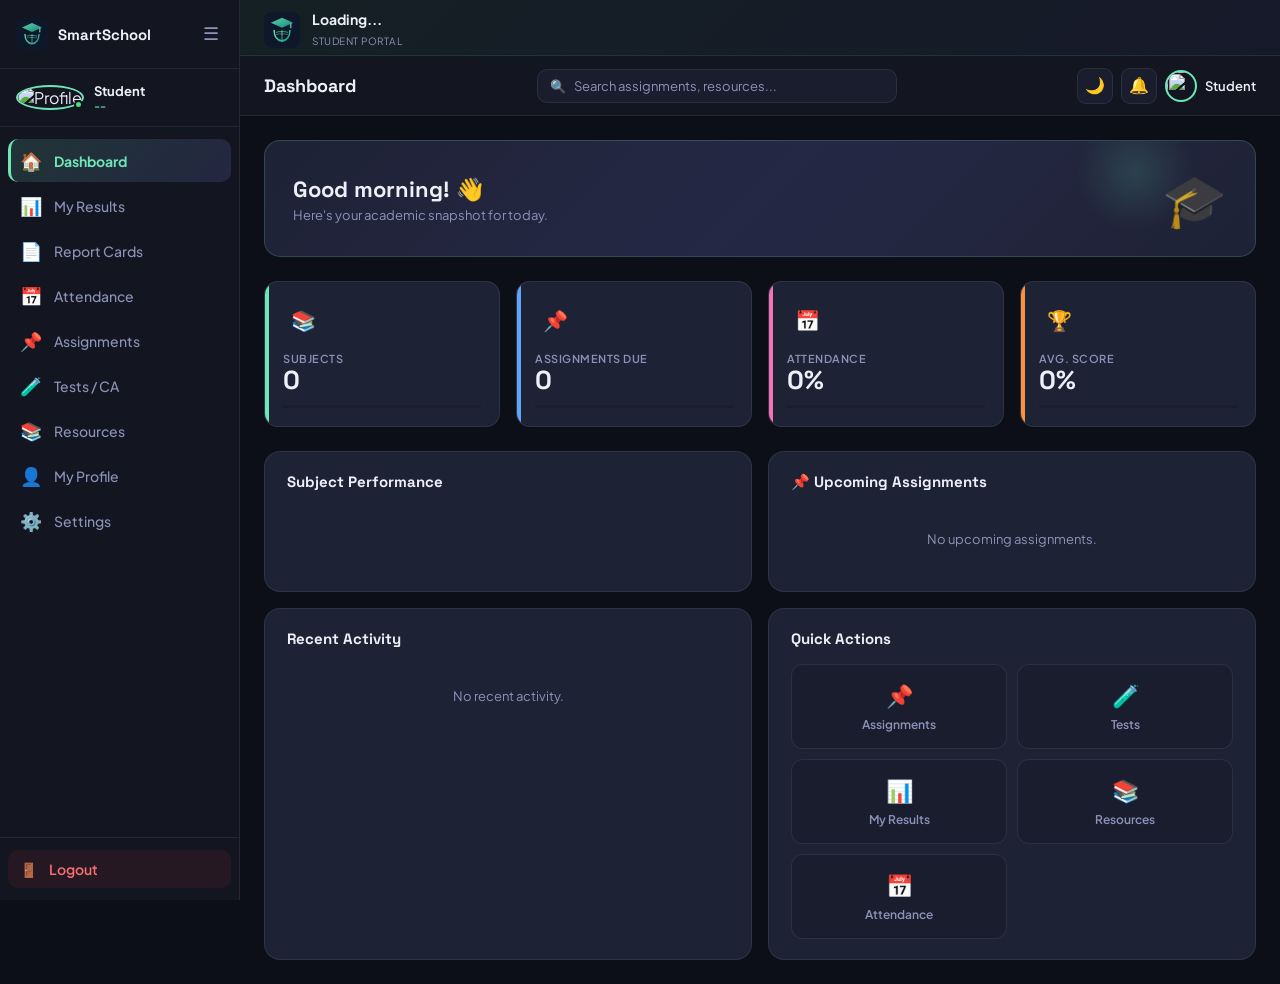
==== commit bce7c17d: "git add ." ====
--- a/html/student-dashboard.html
+++ b/html/student-dashboard.html
@@ -40,6 +40,7 @@
       <button class="nav-item" data-section="reportcards"><span class="nav-icon">📄</span><span class="nav-label">Report Cards</span></button>
       <button class="nav-item" data-section="attendance"><span class="nav-icon">📅</span><span class="nav-label">Attendance</span></button>
       <button class="nav-item" data-section="assignments"><span class="nav-icon">📌</span><span class="nav-label">Assignments</span></button>
+      <button class="nav-item" data-section="tests"><span class="nav-icon">🧪</span><span class="nav-label">Tests / CA</span></button>
       <button class="nav-item" data-section="resources"><span class="nav-icon">📚</span><span class="nav-label">Resources</span></button>
       <button class="nav-item" data-section="profile"><span class="nav-icon">👤</span><span class="nav-label">My Profile</span></button>
       <button class="nav-item" data-section="settings"><span class="nav-icon">⚙️</span><span class="nav-label">Settings</span></button>
@@ -162,6 +163,7 @@
             <h3>Quick Actions</h3>
             <div class="quick-links">
               <button class="ql-btn" data-section="assignments"><span>📌</span><span>Assignments</span></button>
+              <button class="ql-btn" data-section="tests"><span>🧪</span><span>Tests</span></button>
               <button class="ql-btn" data-section="results"><span>📊</span><span>My Results</span></button>
               <button class="ql-btn" data-section="resources"><span>📚</span><span>Resources</span></button>
               <button class="ql-btn" data-section="attendance"><span>📅</span><span>Attendance</span></button>
@@ -296,6 +298,55 @@
       </section>
 
       <!-- ═══════════════════════════
+           TESTS / CA
+      ═══════════════════════════ -->
+      <section class="section" id="sec-tests">
+        <div class="card full-card">
+          <div class="section-header-row">
+            <h3>Tests &amp; CA</h3>
+          </div>
+          <div class="tab-row">
+            <button class="tab-btn active" data-tab="tests-upcoming">Upcoming</button>
+            <button class="tab-btn"        data-tab="tests-completed">Completed</button>
+          </div>
+          <div id="tab-tests-upcoming"  class="tab-pane active" style="margin-top:16px">
+            <div id="upcomingTests"><p class="empty-msg">Loading tests...</p></div>
+          </div>
+          <div id="tab-tests-completed" class="tab-pane" style="margin-top:16px">
+            <div id="completedTests"><p class="empty-msg">No completed tests yet.</p></div>
+          </div>
+        </div>
+
+        <!-- Test taking overlay -->
+        <div class="modal-overlay" id="testTakeModal">
+          <div class="modal-box" style="max-width:700px;max-height:95vh;overflow-y:auto;padding:0">
+            <!-- Header with timer -->
+            <div class="test-take-header">
+              <div>
+                <h3 id="testTakeTitle" style="margin:0;font-size:15px"></h3>
+                <p id="testTakeSubInfo" style="margin:0;font-size:12px;color:var(--text2)"></p>
+              </div>
+              <div style="text-align:right">
+                <div class="test-timer" id="testCountdown">--:--</div>
+                <p style="font-size:10px;color:var(--text2);margin:0">remaining</p>
+              </div>
+            </div>
+            <div style="padding:0 20px 20px">
+              <!-- Optional attached file -->
+              <div id="testAttachmentBar" style="display:none;margin-bottom:16px;padding:10px 14px;background:var(--bg3);border-radius:9px;border:1px solid var(--card-border)">
+                <a id="testAttachmentLink" href="#" target="_blank" style="font-size:13px;color:var(--accent)">📎 View attached file / passage</a>
+              </div>
+              <div id="testQuestionsContainer"></div>
+              <div class="modal-btns" style="margin-top:20px">
+                <button class="action-btn" id="submitTestBtn">Submit Test</button>
+                <p id="testSubmitStatus" style="font-size:12px;color:var(--text2);margin:8px 0 0"></p>
+              </div>
+            </div>
+          </div>
+        </div>
+      </section>
+
+      <!-- ═══════════════════════════
            RESOURCES
       ═══════════════════════════ -->
       <section class="section" id="sec-resources">
--- a/css/student-dashboard.css
+++ b/css/student-dashboard.css
@@ -1270,4 +1270,53 @@
 .status-submitted {
   background: rgba(74,222,128,0.15);
   color: #4ade80;
-}+}
+/* ═══ TESTS & CA ═══ */
+.test-card {
+  background: var(--bg3);
+  border: 1px solid var(--card-border);
+  border-radius: 12px;
+  padding: 16px;
+  display: flex;
+  justify-content: space-between;
+  align-items: flex-start;
+  gap: 12px;
+  flex-wrap: wrap;
+  margin-bottom: 12px;
+}
+.test-card-info h4 { margin: 0 0 4px; font-size: 14px; color: var(--text); }
+.test-card-info p  { margin: 0; font-size: 12px; color: var(--text2); }
+.test-card-actions { display: flex; gap: 8px; align-items: center; flex-wrap: wrap; }
+.live-badge {
+  display: inline-flex; align-items: center; gap: 4px;
+  padding: 3px 10px; border-radius: 20px;
+  font-size: 11px; font-weight: 700;
+  background: rgba(239,68,68,.15); color: #ef4444;
+}
+.live-badge.active { background: #ef4444; color: #fff; animation: badge-pulse 1.5s infinite; }
+@keyframes badge-pulse { 0%,100%{opacity:1} 50%{opacity:.6} }
+.test-take-header {
+  display: flex; justify-content: space-between; align-items: center;
+  padding: 16px 20px; background: var(--bg3);
+  border-bottom: 1px solid var(--card-border);
+  border-radius: 12px 12px 0 0;
+}
+.test-timer { font-size: 22px; font-weight: 800; color: var(--accent); font-variant-numeric: tabular-nums; }
+.test-timer.urgent { color: #ef4444; animation: badge-pulse 1s infinite; }
+.test-question-block {
+  background: var(--bg3); border: 1px solid var(--card-border);
+  border-radius: 10px; padding: 16px; margin-bottom: 14px;
+}
+.test-question-block .q-text { font-size: 14px; font-weight: 600; color: var(--text); margin-bottom: 12px; }
+.test-option-label {
+  display: flex; align-items: center; gap: 10px;
+  padding: 9px 13px; background: var(--bg2);
+  border: 1px solid var(--card-border); border-radius: 8px;
+  margin-bottom: 6px; cursor: pointer; font-size: 13px; color: var(--text);
+  transition: border-color .15s, background .15s;
+}
+.test-option-label:has(input:checked) {
+  border-color: var(--accent);
+  background: color-mix(in srgb, var(--accent) 12%, var(--bg2));
+}
+.test-option-label input { accent-color: var(--accent); flex-shrink: 0; }
